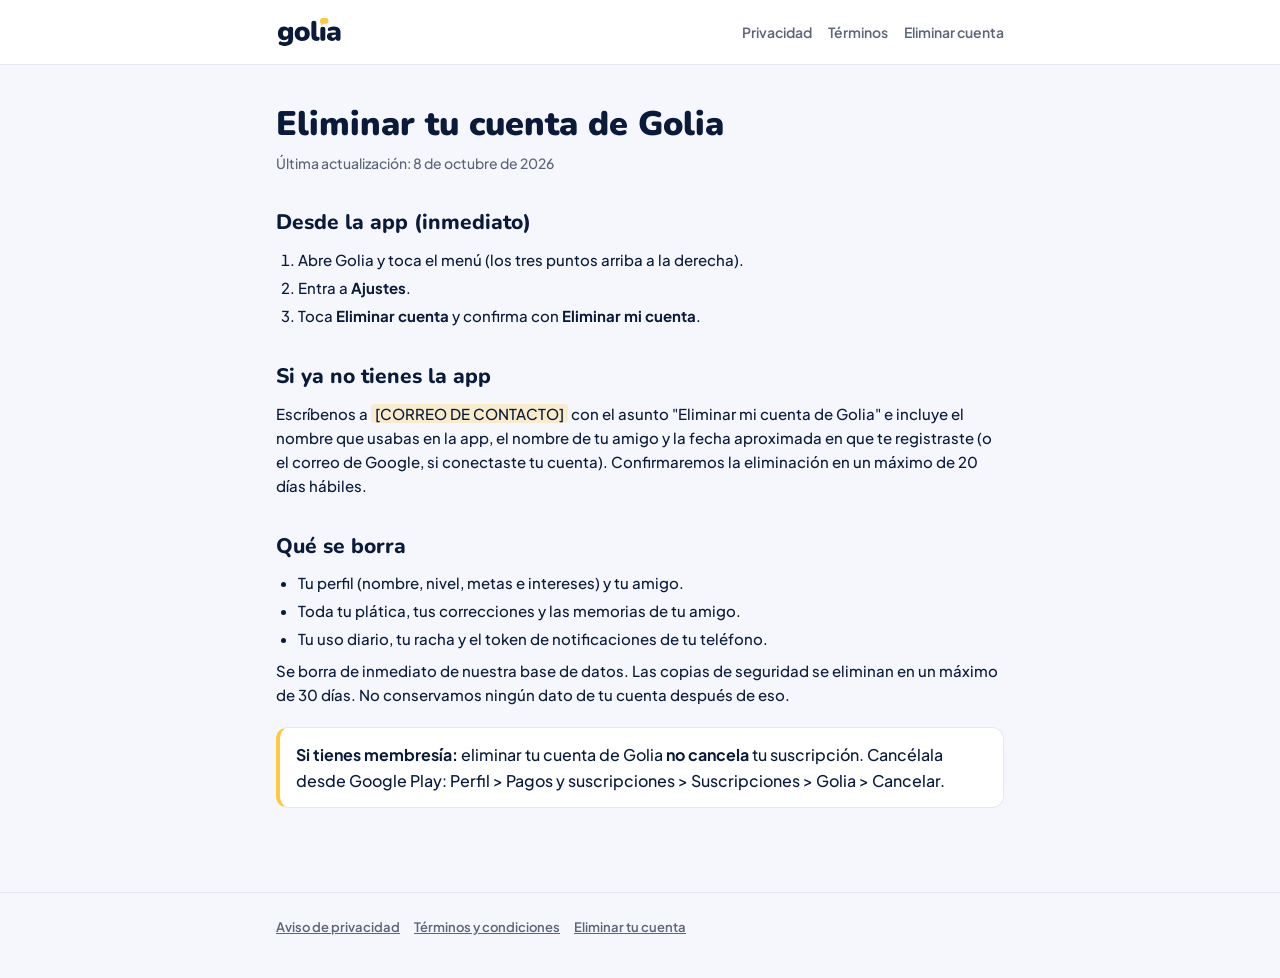
==== eliminar-cuenta.html @ 7f0dc8b8 "Sitio web mínimo para Google Play: inicio, aviso de privacidad, términos y eliminar cuenta Borradore" ====
<!doctype html>
<html lang="es">
<head>
<meta charset="utf-8">
<meta name="viewport" content="width=device-width, initial-scale=1">
<title>Eliminar tu cuenta · Golia</title>
<link rel="icon" href="assets/golia-icon-rounded.svg" type="image/svg+xml">
<link href="https://fonts.googleapis.com/css2?family=Nunito:wght@800;900&family=Plus+Jakarta+Sans:wght@500;600;700&display=swap" rel="stylesheet">
<link rel="stylesheet" href="styles.css">
</head>
<body>
<header class="site"><div class="wrap">
  <a href="./"><picture><source srcset="assets/golia-wordmark-white.svg" media="(prefers-color-scheme: dark)"><img src="assets/golia-wordmark-navy.svg" alt="golia"></picture></a>
  <nav><a href="privacidad.html">Privacidad</a><a href="terminos.html">Términos</a><a href="eliminar-cuenta.html">Eliminar cuenta</a></nav>
</div></header>

<main><div class="wrap">
  <h1>Eliminar tu cuenta de Golia</h1>
  <p class="updated">Última actualización: 8 de octubre de 2026</p>

  <h2>Desde la app (inmediato)</h2>
  <ol>
    <li>Abre Golia y toca el menú (los tres puntos arriba a la derecha).</li>
    <li>Entra a <b>Ajustes</b>.</li>
    <li>Toca <b>Eliminar cuenta</b> y confirma con <b>Eliminar mi cuenta</b>.</li>
  </ol>

  <h2>Si ya no tienes la app</h2>
  <p>Escríbenos a <span class="todo">[CORREO DE CONTACTO]</span> con el asunto "Eliminar mi cuenta de Golia" e incluye el nombre que usabas en la app, el nombre de tu amigo y la fecha aproximada en que te registraste (o el correo de Google, si conectaste tu cuenta). Confirmaremos la eliminación en un máximo de 20 días hábiles.</p>

  <h2>Qué se borra</h2>
  <ul>
    <li>Tu perfil (nombre, nivel, metas e intereses) y tu amigo.</li>
    <li>Toda tu plática, tus correcciones y las memorias de tu amigo.</li>
    <li>Tu uso diario, tu racha y el token de notificaciones de tu teléfono.</li>
  </ul>
  <p>Se borra de inmediato de nuestra base de datos. Las copias de seguridad se eliminan en un máximo de 30 días. No conservamos ningún dato de tu cuenta después de eso.</p>

  <div class="note"><b>Si tienes membresía:</b> eliminar tu cuenta de Golia <b>no cancela</b> tu suscripción. Cancélala desde Google Play: Perfil &gt; Pagos y suscripciones &gt; Suscripciones &gt; Golia &gt; Cancelar.</div>
</div></main>

<footer><div class="wrap">
  <a href="privacidad.html">Aviso de privacidad</a><a href="terminos.html">Términos y condiciones</a><a href="eliminar-cuenta.html">Eliminar tu cuenta</a>
</div></footer>
</body>
</html>
---- styles.css ----
/* Sitio de Golia: misma marca que la app (docs/MARCA.md). Claro y oscuro automático. */
:root {
  --primary: #2D6BFF; --spark: #FFC93C; --navy: #0A1A3A;
  --bg: #F5F7FC; --surface: #FFFFFF; --text: #0A1A3A; --muted: #5B6478; --line: #E3E8F2; --link: #2D6BFF;
}
@media (prefers-color-scheme: dark) {
  :root { --bg: #071226; --surface: #0F1F44; --text: #EAF0FF; --muted: #9AA7C7; --line: #1E2F59; --link: #6B95FF; }
}
* { box-sizing: border-box; margin: 0; padding: 0; }
body { background: var(--bg); color: var(--text); font-family: "Plus Jakarta Sans", system-ui, sans-serif; font-weight: 500; line-height: 1.6; -webkit-font-smoothing: antialiased; }
a { color: var(--link); font-weight: 600; }
.wrap { max-width: 760px; margin: 0 auto; padding: 0 16px; }
header.site { border-bottom: 1px solid var(--line); background: var(--surface); }
header.site .wrap { display: flex; align-items: center; justify-content: space-between; gap: 16px; height: 64px; }
header.site img { height: 30px; display: block; }
nav a { color: var(--muted); text-decoration: none; font-size: 14px; margin-left: 16px; white-space: nowrap; }
nav a:hover { color: var(--text); }
main { padding: 40px 0 64px; }
h1 { font-family: Nunito, sans-serif; font-weight: 900; font-size: 34px; line-height: 1.15; margin-bottom: 8px; }
h2 { font-family: Nunito, sans-serif; font-weight: 800; font-size: 21px; margin: 32px 0 8px; }
h3 { font-size: 16px; margin: 20px 0 6px; }
p, li { color: var(--text); font-size: 15px; }
p + p { margin-top: 10px; }
ul, ol { padding-left: 22px; margin: 8px 0; }
li + li { margin-top: 4px; }
.updated { color: var(--muted); font-size: 14px; margin-bottom: 24px; }
.note { background: var(--surface); border: 1px solid var(--line); border-left: 4px solid var(--spark); border-radius: 12px; padding: 14px 16px; margin: 20px 0; }
.todo { background: rgba(255, 201, 60, .25); border-radius: 4px; padding: 0 4px; }
table { width: 100%; border-collapse: collapse; margin: 12px 0; font-size: 14px; background: var(--surface); border-radius: 12px; overflow: hidden; }
th, td { text-align: left; padding: 10px 12px; border-bottom: 1px solid var(--line); vertical-align: top; }
th { font-weight: 700; }
footer { border-top: 1px solid var(--line); padding: 24px 0 40px; color: var(--muted); font-size: 13px; }
footer a { color: var(--muted); margin-right: 14px; }
/* Inicio */
.hero { text-align: center; padding: 32px 0 8px; }
.hero h1 { font-size: 40px; max-width: 620px; margin: 16px auto 12px; }
.hero p { color: var(--muted); font-size: 17px; }
.badge { display: inline-block; margin-top: 24px; background: var(--primary); color: #FFF; font-weight: 700; padding: 12px 22px; border-radius: 999px; }
.features { display: grid; grid-template-columns: repeat(auto-fit, minmax(200px, 1fr)); gap: 16px; margin-top: 40px; }
.feature { background: var(--surface); border-radius: 16px; padding: 18px; }
.feature b { display: block; font-size: 16px; margin-bottom: 4px; }
.feature span { color: var(--muted); font-size: 14px; }
@media (max-width: 520px) { h1, .hero h1 { font-size: 28px; } header.site img { height: 24px; } nav a { margin-left: 10px; font-size: 12.5px; } }
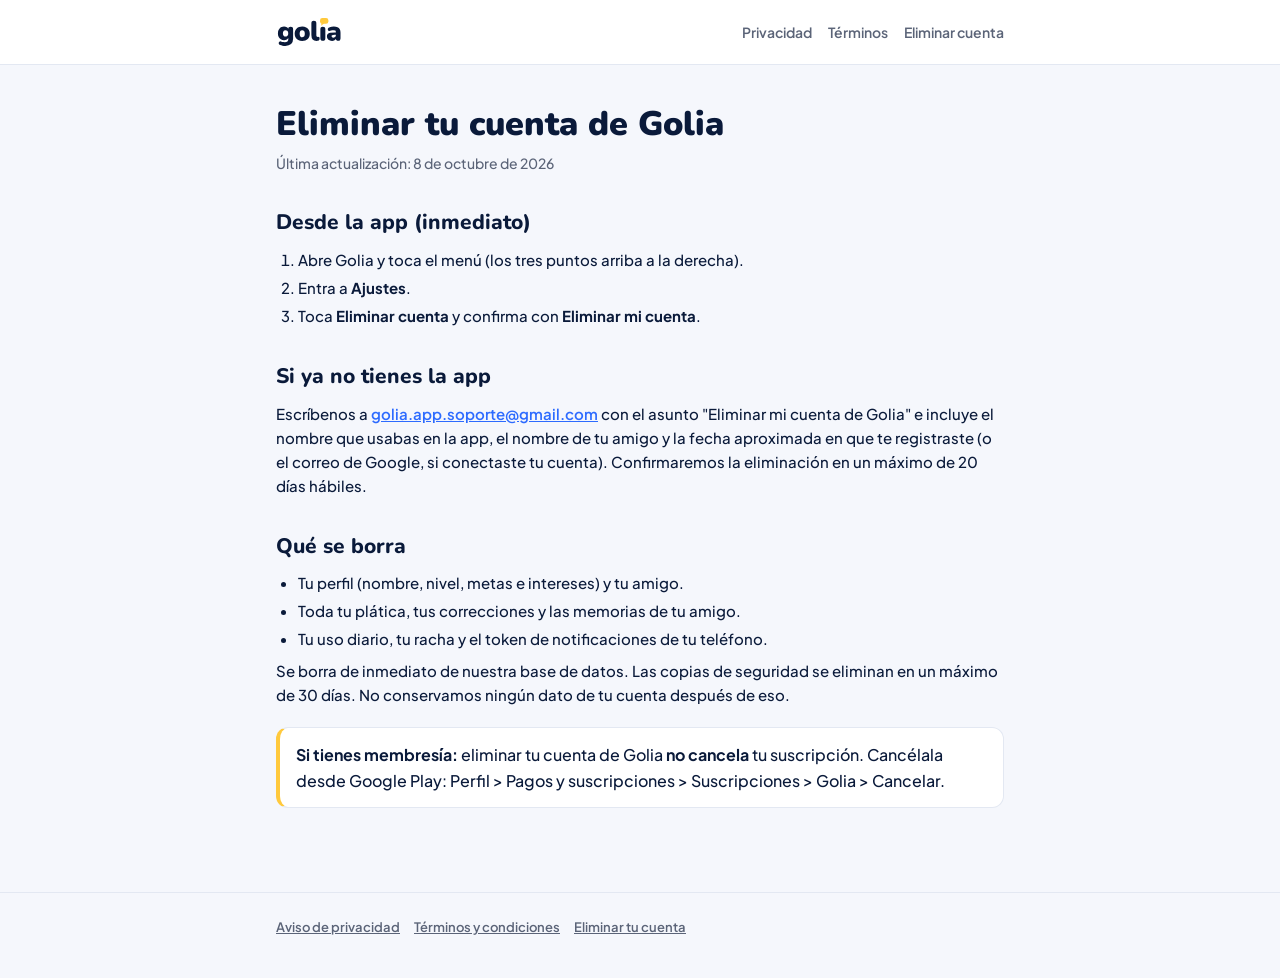
==== commit 4fc8ffee: "Sitio: datos del responsable (Luis Diego Cruz Lopez, Veracruz) y correo de soporte Co-Authored-By: C" ====
--- a/eliminar-cuenta.html
+++ b/eliminar-cuenta.html
@@ -26,7 +26,7 @@
   </ol>
 
   <h2>Si ya no tienes la app</h2>
-  <p>Escríbenos a <span class="todo">[CORREO DE CONTACTO]</span> con el asunto "Eliminar mi cuenta de Golia" e incluye el nombre que usabas en la app, el nombre de tu amigo y la fecha aproximada en que te registraste (o el correo de Google, si conectaste tu cuenta). Confirmaremos la eliminación en un máximo de 20 días hábiles.</p>
+  <p>Escríbenos a <a href="mailto:golia.app.soporte@gmail.com">golia.app.soporte@gmail.com</a> con el asunto "Eliminar mi cuenta de Golia" e incluye el nombre que usabas en la app, el nombre de tu amigo y la fecha aproximada en que te registraste (o el correo de Google, si conectaste tu cuenta). Confirmaremos la eliminación en un máximo de 20 días hábiles.</p>
 
   <h2>Qué se borra</h2>
   <ul>
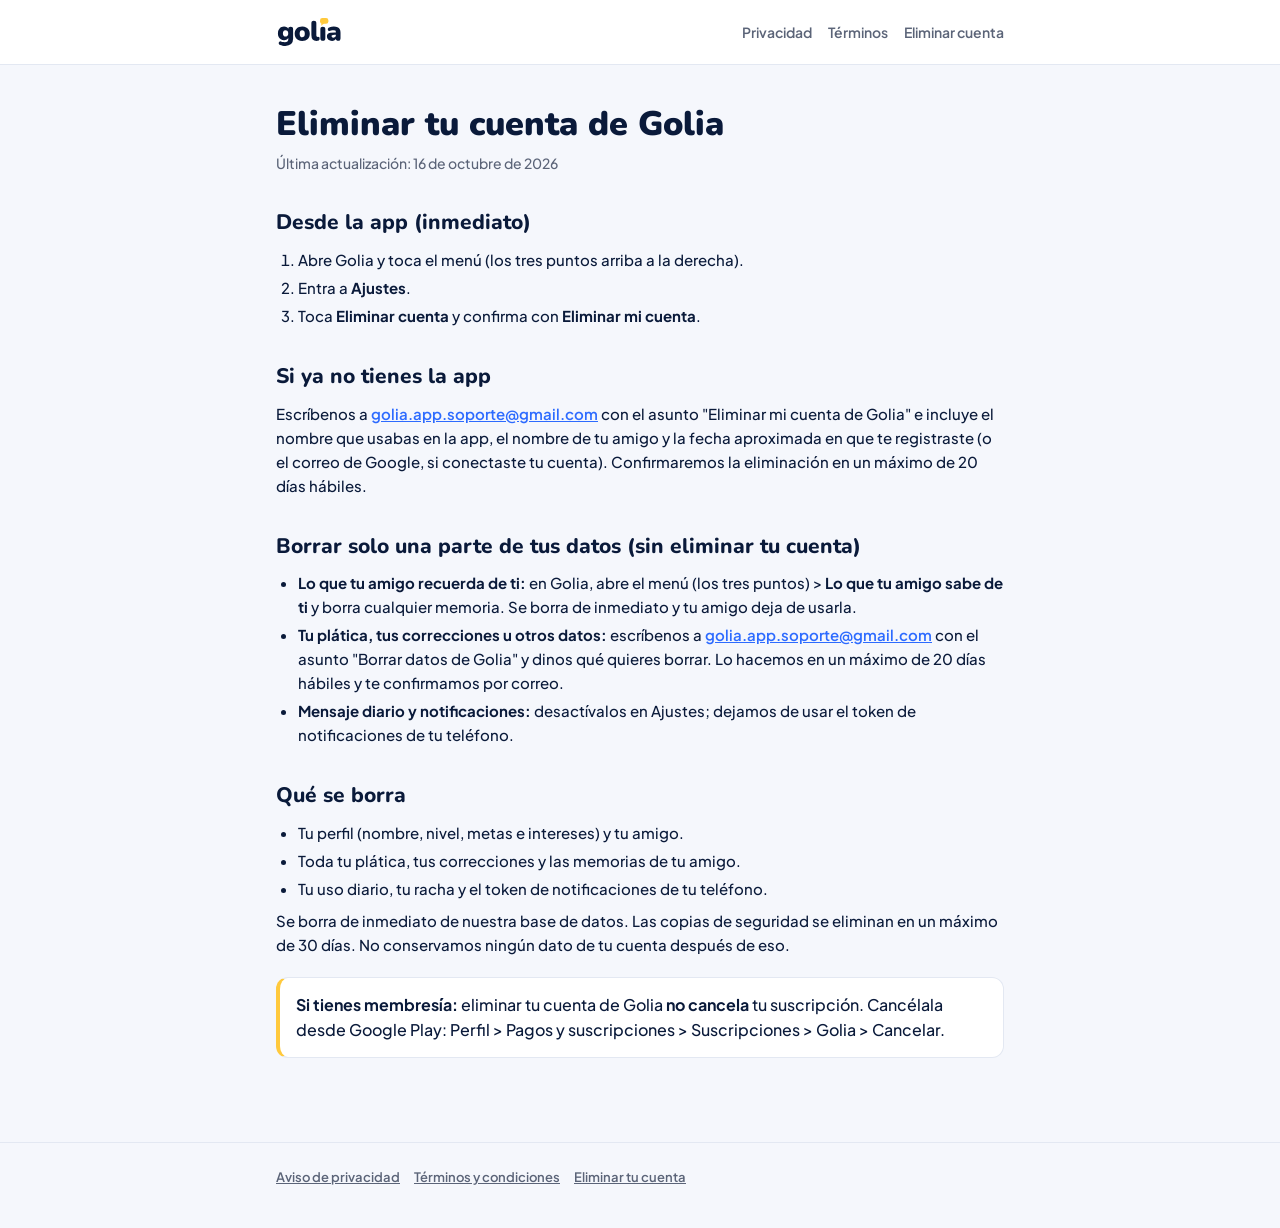
==== commit 588268dd: "Página de eliminación: cómo borrar solo una parte de los datos (requisito de Google Play) Co-Authore" ====
--- a/eliminar-cuenta.html
+++ b/eliminar-cuenta.html
@@ -16,7 +16,7 @@
 
 <main><div class="wrap">
   <h1>Eliminar tu cuenta de Golia</h1>
-  <p class="updated">Última actualización: 8 de octubre de 2026</p>
+  <p class="updated">Última actualización: 16 de octubre de 2026</p>
 
   <h2>Desde la app (inmediato)</h2>
   <ol>
@@ -27,6 +27,13 @@
 
   <h2>Si ya no tienes la app</h2>
   <p>Escríbenos a <a href="mailto:golia.app.soporte@gmail.com">golia.app.soporte@gmail.com</a> con el asunto "Eliminar mi cuenta de Golia" e incluye el nombre que usabas en la app, el nombre de tu amigo y la fecha aproximada en que te registraste (o el correo de Google, si conectaste tu cuenta). Confirmaremos la eliminación en un máximo de 20 días hábiles.</p>
+
+  <h2>Borrar solo una parte de tus datos (sin eliminar tu cuenta)</h2>
+  <ul>
+    <li><b>Lo que tu amigo recuerda de ti:</b> en Golia, abre el menú (los tres puntos) &gt; <b>Lo que tu amigo sabe de ti</b> y borra cualquier memoria. Se borra de inmediato y tu amigo deja de usarla.</li>
+    <li><b>Tu plática, tus correcciones u otros datos:</b> escríbenos a <a href="mailto:golia.app.soporte@gmail.com">golia.app.soporte@gmail.com</a> con el asunto "Borrar datos de Golia" y dinos qué quieres borrar. Lo hacemos en un máximo de 20 días hábiles y te confirmamos por correo.</li>
+    <li><b>Mensaje diario y notificaciones:</b> desactívalos en Ajustes; dejamos de usar el token de notificaciones de tu teléfono.</li>
+  </ul>
 
   <h2>Qué se borra</h2>
   <ul>
